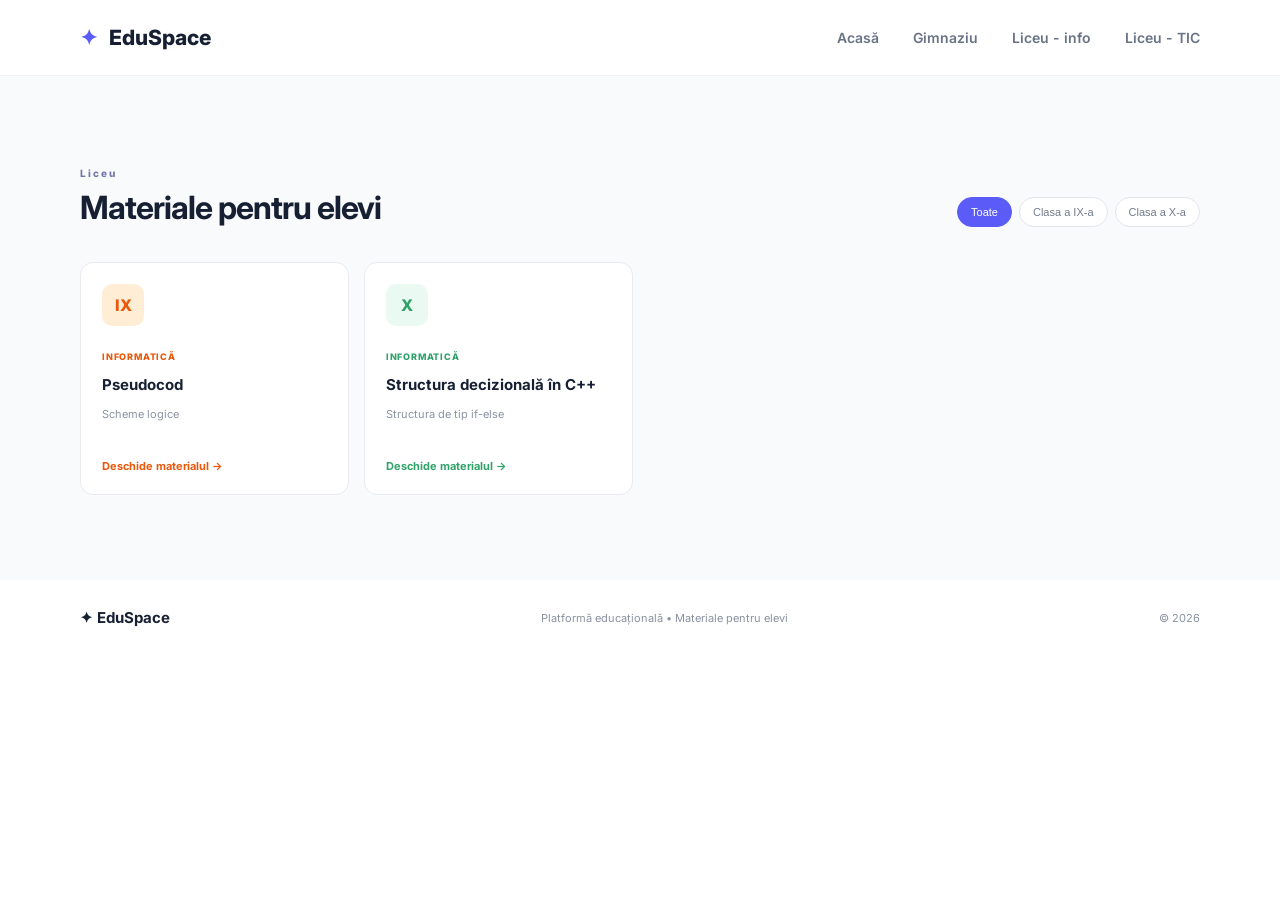
==== liceuinfo.html @ 94aa6858 "Added high-school section 2 high-school sections data loading logic modified css styles adjusted lan" ====
<!DOCTYPE html>
<html lang="ro">
<head>
  <meta charset="UTF-8">
  <meta name="viewport" content="width=device-width, initial-scale=1.0">
  <title>EduSpace — Resurse</title>
  <link rel="stylesheet" href="style.css">
  <link rel="preconnect" href="https://fonts.googleapis.com">
  <link rel="preconnect" href="https://fonts.gstatic.com" crossorigin>
  <link href="https://fonts.googleapis.com/css2?family=Inter:wght@400;500;600;700;800&display=swap" rel="stylesheet">
</head>
<body>

  <header class="header">
    <div class="container nav">
      <a class="logo" href="index.html"><span>✦</span> EduSpace</a>

      <nav>
        <a href="index.html">Acasă</a>
        <a href="gimnaziu.html" class="purple">Gimnaziu</a>
        <a href="liceuinfo.html">Liceu - info</a>
        <a href="liceutic.html">Liceu - TIC</a>

      </nav>

      <button class="menu-btn" id="menuBtn">☰</button>
    </div>
  </header>

  <main>
    <section class="section resources">
      <div class="container">

        <div class="section-head">
          <div>
            <span class="eyebrow">Liceu</span>
            <h2>Materiale pentru elevi</h2>
          </div>

          <div class="filters">
            <button class="filter active" data-category="Toate">
              Toate
            </button>

            <button class="filter" data-category="IX">
              Clasa a IX-a
            </button>

            <button class="filter" data-category="X">
              Clasa a X-a
            </button>
          </div>
        </div>

        <div class="resource-grid" id="resourceGrid"></div>

      </div>
    </section>
  </main>

  <footer>
    <div class="container footer-inner">
      <b>✦ EduSpace</b>
      <span>Platformă educațională • Materiale pentru elevi</span>
      <span>© 2026</span>
    </div>
  </footer>

  <script src="liceuinfo.js"></script>
  <script src="resurse.js"></script>
  <script src="script.js"></script>
</body>
</html>
---- style.css ----
* {
  box-sizing: border-box;
}

html {
  scroll-behavior: smooth;
}

body {
  margin: 0;
  font-family: Inter, Arial, sans-serif;
  color: #172033;
  background: #fff;
}

.container {
  width: min(1120px, 92%);
  margin: auto;
}


/* HEADER */

.header {
  height: 76px;
  border-bottom: 1px solid #edf0f5;
  background: #fff;
  position: sticky;
  top: 0;
  z-index: 10;
}

.nav {
  height: 100%;
  display: flex;
  align-items: center;
  justify-content: space-between;
}

.logo {
  font-size: 21px;
  font-weight: 800;
  color: #172033;
  text-decoration: none;
}

.logo span {
  color: #5b5bf7;
  margin-right: 7px;
}

.nav nav {
  display: flex;
  gap: 34px;
}

.nav nav a {
  color: #697386;
  text-decoration: none;
  font-size: 14px;
  font-weight: 600;
}

.nav nav a:hover {
  color: #5b5bf7;
}

.menu-btn {
  display: none;
  border: 0;
  background: none;
  font-size: 24px;
}


/* HERO */

.hero {
  padding: 86px 0 75px;
  background:
    radial-gradient(
      circle at 80% 30%,
      #eef0ff 0,
      transparent 30%
    ),
    linear-gradient(
      180deg,
      #fafbff,
      #fff
    );
}

.hero-grid {
  display: grid;
  grid-template-columns: 1.05fr .95fr;
  gap: 70px;
  align-items: center;
}

.badge {
  display: inline-block;
  background: #eeeeff;
  color: #5656d9;
  border-radius: 20px;
  padding: 8px 13px;
  font-size: 12px;
  font-weight: 700;
  margin-bottom: 18px;
}

.hero h1 {
  font-size: 54px;
  line-height: 1.08;
  letter-spacing: -2px;
  margin: 0 0 20px;
}

.hero h1 span {
  color: #5b5bf7;
}

.hero-text {
  color: #687386;
  line-height: 1.7;
  max-width: 570px;
  font-size: 16px;
}

.hero-actions {
  display: flex;
  gap: 12px;
  margin: 30px 0;
}

.btn {
  display: inline-block;
  padding: 13px 20px;
  border-radius: 9px;
  text-decoration: none;
  font-weight: 700;
  font-size: 13px;
}

.primary {
  background: #5b5bf7;
  color: #fff;
}

.secondary {
  border: 1px solid #e2e5ec;
  color: #4c5668;
  background: #fff;
}


/* HERO CARD */

.hero-card {
  background: #fff;
  border: 1px solid #e9ebf2;
  border-radius: 18px;
  box-shadow: 0 25px 70px #27304a14;
  overflow: hidden;
  transform: rotate(1deg);
}

.window-top {
  height: 39px;
  background: #f7f8fb;
  border-bottom: 1px solid #eceef3;
  display: flex;
  align-items: center;
  gap: 6px;
  padding-left: 15px;
}

.window-top i {
  width: 7px;
  height: 7px;
  background: #d6d9e1;
  border-radius: 50%;
}

.dashboard {
  padding: 30px;
}

.muted {
  color: #8b93a2;
  font-size: 12px;
  margin: 0 0 6px;
}

.dashboard h3 {
  font-size: 21px;
  margin: 0 0 22px;
}

.mini-card {
  display: flex;
  align-items: center;
  gap: 13px;
  padding: 14px;
  border: 1px solid #edf0f5;
  border-radius: 11px;
  margin: 10px 0;
}

.mini-card > span {
  font-size: 20px;
  background: #fff;
  padding: 8px;
  border-radius: 9px;
}

.mini-card div {
  flex: 1;
  display: flex;
  flex-direction: column;
  gap: 3px;
}

.mini-card b {
  font-size: 13px;
}

.mini-card small {
  font-size: 10px;
  color: #8b93a2;
}


/* SECTIONS */

.section {
  padding: 85px 0;
}

.section-head {
  display: flex;
  justify-content: space-between;
  align-items: end;
  margin-bottom: 35px;
}

.eyebrow {
  font-size: 10px;
  font-weight: 800;
  letter-spacing: 2px;
  color: #7378a8;
}

.section h2 {
  font-size: 32px;
  letter-spacing: -1px;
  margin: 7px 0 0;
}

.section-head > p {
  color: #8a92a0;
  font-size: 13px;
}


/* SUBJECTS */

.subjects {
  display: grid;
  grid-template-columns: repeat(4, 1fr);
  gap: 15px;
}

.subject {
  position: relative;
  text-align: left;
  padding: 24px;
  border: 1px solid #e9ebf1;
  background: #fff;
  border-radius: 13px;
  cursor: pointer;
  transition: .2s;
  display: block;
  text-decoration: none;
  color: inherit;
}

.subject:hover {
  transform: translateY(-4px);
  box-shadow: 0 14px 35px #27304a10;
  border-color: #d9dafe;
}

.icon {
  display: flex;
  align-items: center;
  justify-content: center;
  border-radius: 10px;
  width: 44px;
  height: 44px;
  font-size: 20px;
  margin-bottom: 18px;
}

.subject b {
  display: block;
  font-size: 14px;
}

.subject small {
  display: block;
  color: #8b93a2;
  font-size: 10px;
  margin-top: 7px;
}

.subject strong {
  position: absolute;
  right: 20px;
  bottom: 22px;
  color: #8c94a3;
}


/* RESOURCES */

.resources {
  background: #f9fafc;
}

.filters {
  display: flex;
  gap: 7px;
}

.filter {
  border: 1px solid #e2e5ec;
  background: #fff;
  border-radius: 20px;
  padding: 8px 13px;
  color: #737b8b;
  font-size: 11px;
  cursor: pointer;
}

.filter.active {
  background: #5b5bf7;
  color: #fff;
  border-color: #5b5bf7;
}

.resource-grid {
  display: grid;
  grid-template-columns: repeat(4, 1fr);
  gap: 15px;
}


/* RESOURCE CARD */

.resource {
  background: #fff;
  border: 1px solid #e9ebf1;
  border-radius: 13px;
  padding: 21px;
}

.resource-class {
  width: 42px;
  height: 42px;
  display: flex;
  align-items: center;
  justify-content: center;
  border-radius: 10px;
  font-size: 16px;
  font-weight: 800;
  margin-bottom: 18px;
}

.tag {
  font-size: 9px;
  font-weight: 800;
  letter-spacing: .8px;
}

.blue-tag {
  color: #5559e8;
}

.orange-tag {
  color: #ea580c;
}

.green-tag {
  color: #32a26b;
}

.red-tag {
  color: rgb(241, 73, 73);
}

.resource h3 {
  font-size: 15px;
  line-height: 1.4;
  margin: 10px 0 8px;
}

.resource p {
  font-size: 11px;
  color: #8b93a2;
  line-height: 1.6;
  min-height: 36px;
}

.download {
  display: block;
  margin-top: 17px;
  color: #5659e8;
  text-decoration: none;
  font-size: 11px;
  font-weight: 700;
  background-color: transparent !important;
}


/* COLORS */

.blue {
  background: #eef0ff;
  color: #5559e8;
}

.orange {
  background: #ffedd5;
  color: #ea580c;
}

.green {
  background: #eafaf2;
  color: #32a26b;
}

.red {
  background: #fee2e2;
  color: #ef4444
}


/* FOOTER */

.footer-inner {
  height: 75px;
  display: flex;
  align-items: center;
  justify-content: space-between;
  color: #8a92a0;
  font-size: 11px;
}

.footer-inner b {
  color: #172033;
  font-size: 15px;
}
/* CODE WINDOW */

.code-window {
  background: #15171c;
  border: 1px solid #272a32;
  overflow: hidden;
  transform: rotate(1deg);
  box-shadow: 0 25px 70px #27304a22;
}


/* MACOS WINDOW BAR */

.code-window .window-top {
  height: 42px;
  background: #202229;
  border-bottom: 1px solid #30333b;
  position: relative;
  padding-left: 16px;
}

.code-window .window-top i {
  width: 10px;
  height: 10px;
}

.code-window .window-top i:nth-child(1) {
  background: #ff5f57;
}

.code-window .window-top i:nth-child(2) {
  background: #febc2e;
}

.code-window .window-top i:nth-child(3) {
  background: #28c840;
}

.window-title {
  position: absolute;
  left: 50%;
  transform: translateX(-50%);
  color: #9da2ad;
  font-size: 11px;
  font-weight: 500;
}


/* EDITOR */

.code-editor {
  min-height: 355px;
  display: flex;
  position: relative;
  overflow: hidden;
}

.code-content {
  padding: 23px 0 25px;
  width: 100%;
  font-family: "SFMono-Regular", Consolas, "Liberation Mono", monospace;
  font-size: 11px;
  line-height: 1.9;
}

.code-line {
  display: flex;
  min-height: 21px;
}

.line-number {
  width: 42px;
  flex-shrink: 0;
  text-align: right;
  padding-right: 14px;
  color: #555b67;
  user-select: none;
}

.code {
  color: #d7d9df;
  white-space: nowrap;
}


/* CODE COLORS */

.keyword {
  color: #82d8a7;
}

.header {
  color: #6ed6ff;
}

.function {
  color: #6ed6ff;
}

.string {
  color: #e5c07b;
}

.special{
  color: #eeee
}

.number {
  color: rgb(238, 115, 217);
}


/* CURSOR */

.cursor-line {
  display: flex;
  min-height: 21px;
}

.cursor {
  display: inline-block;
  width: 6px;
  height: 15px;
  background: #8f96ff;
  animation: blink 1s infinite;
}

@keyframes blink {

  0%,
  45% {
    opacity: 1;
  }

  46%,
  100% {
    opacity: 0;
  }

}


/* PREVIEW */

.code-preview {
  position: absolute;
  right: 20px;
  bottom: 20px;
  width: 155px;
  height: 125px;
  background: #202229;
  border: 1px solid #363a44;
  border-radius: 9px;
  box-shadow: 0 15px 30px #0006;
  overflow: hidden;
}

.preview-window {
  height: 100%;
}

.preview-header {
  height: 22px;
  display: flex;
  align-items: center;
  gap: 4px;
  padding-left: 8px;
  background: #292c34;
}

.preview-header span {
  font-size: 6px;
  color: #666c78;
}

.preview-content {
  height: calc(100% - 22px);
  display: flex;
  align-items: center;
  justify-content: center;
  flex-direction: column;
  text-align: center;
  gap: 5px;
  padding: 10px;
}

.preview-icon {
  width: 35px;
  height: 35px;
  display: flex;
  align-items: center;
  justify-content: center;
  border-radius: 9px;
  background: #30345d;
  color: #8589ff;
  font-family: monospace;
  font-size: 14px;
  font-weight: 700;
}

.preview-content strong {
  color: #e7e9ef;
  font-size: 8px;
  line-height: 1.3;
}

.preview-content small {
  color: #777d8a;
  font-size: 7px;
}

/* RESPONSIVE */

@media (max-width: 800px) {

  .nav nav {
    display: none;
  }

  .menu-btn {
    display: block;
  }

  .hero-grid {
    grid-template-columns: 1fr;
  }

  .hero h1 {
    font-size: 43px;
  }

  .subjects,
  .resource-grid {
    grid-template-columns: repeat(2, 1fr);
  }

  .section-head {
    align-items: start;
    gap: 20px;
    flex-direction: column;
  }

}

@media (max-width: 520px) {

  .subjects,
  .resource-grid {
    grid-template-columns: 1fr;
  }

  .hero {
    padding-top: 55px;
  }

  .hero-actions {
    flex-direction: column;
  }

  .hero h1 {
    font-size: 37px;
  }

  .footer-inner {
    height: auto;
    padding: 25px 0;
    gap: 15px;
    flex-direction: column;
    align-items: start;
  }

}
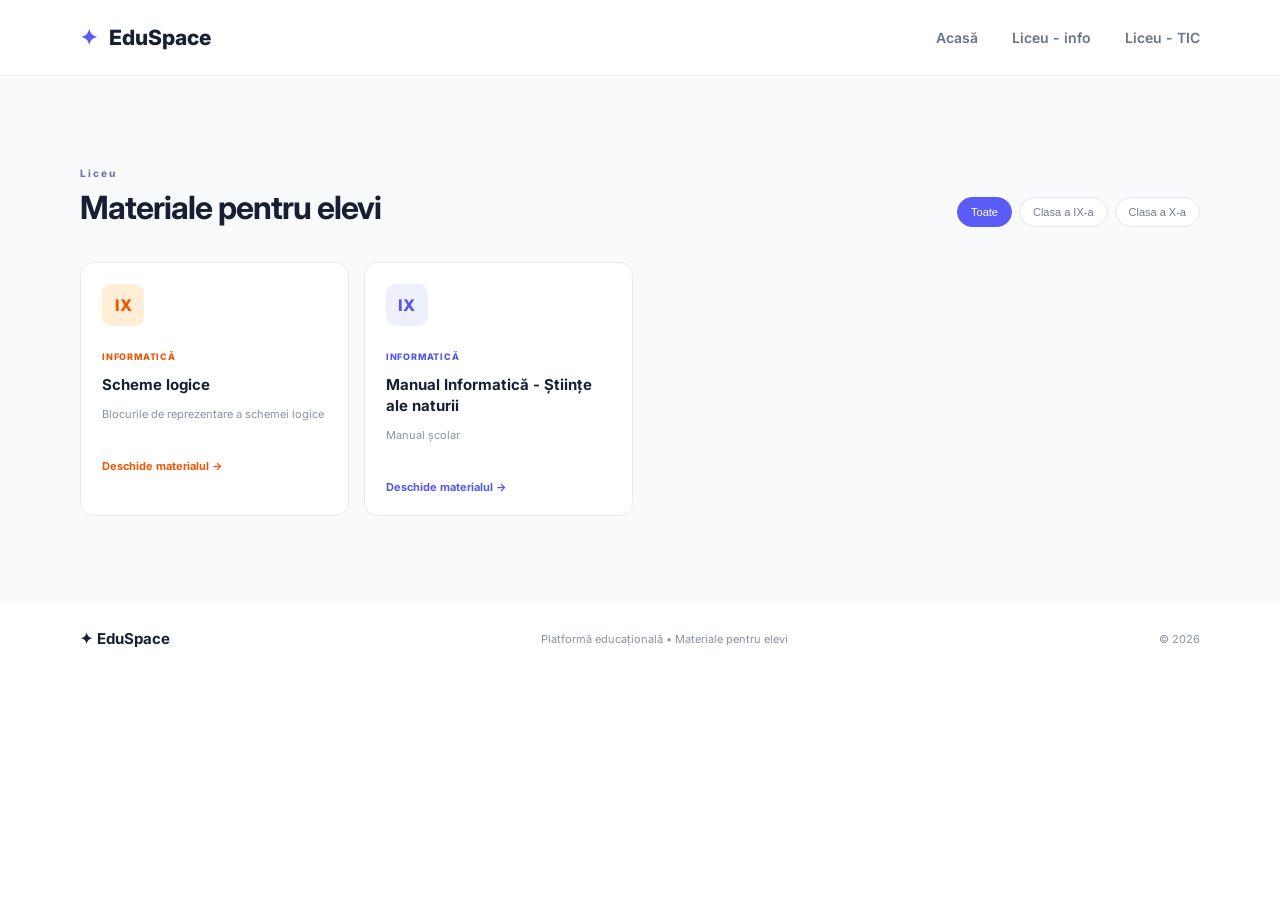
==== commit 3c6c554a: "adaugat resurse initiale" ====
--- a/liceuinfo.html
+++ b/liceuinfo.html
@@ -17,7 +17,7 @@
 
       <nav>
         <a href="index.html">Acasă</a>
-        <a href="gimnaziu.html" class="purple">Gimnaziu</a>
+        <!--<a href="gimnaziu.html" class="purple">Gimnaziu</a>-->
         <a href="liceuinfo.html">Liceu - info</a>
         <a href="liceutic.html">Liceu - TIC</a>
 
--- a/style.css
+++ b/style.css
@@ -161,7 +161,6 @@
   border-radius: 18px;
   box-shadow: 0 25px 70px #27304a14;
   overflow: hidden;
-  transform: rotate(1deg);
 }
 
 .window-top {
@@ -466,7 +465,6 @@
   background: #15171c;
   border: 1px solid #272a32;
   overflow: hidden;
-  transform: rotate(1deg);
   box-shadow: 0 25px 70px #27304a22;
 }
 
